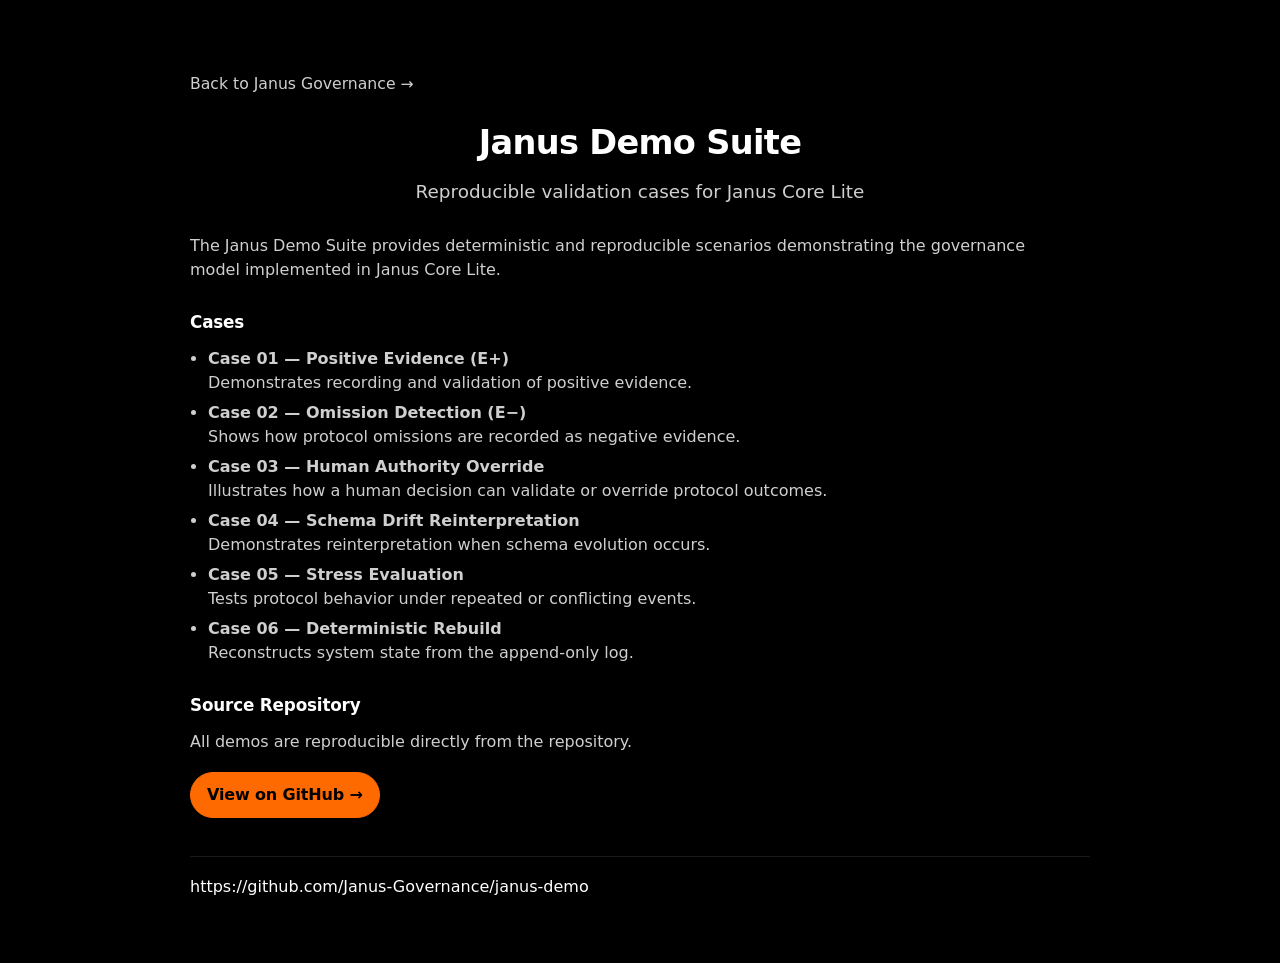
==== demos.html @ 357f53ed "feat(web): add demos page and landing card" ====
<!doctype html>
<html lang="en">
  <head>
    <meta charset="utf-8" />
    <meta name="viewport" content="width=device-width, initial-scale=1" />
    <title>Janus Demo Suite</title>
    <meta
      name="description"
      content="Janus Demo Suite — Reproducible validation cases for Janus Core Lite."
    />
    <link rel="stylesheet" href="/styles.css" />
  </head>
  <body>
    <main class="container">
      <a class="back" href="/">Back to Janus Governance →</a>

      <header class="hero" aria-label="Janus Demo Suite">
        <h1>Janus Demo Suite</h1>
        <p class="subtitle">Reproducible validation cases for Janus Core Lite</p>
      </header>

      <section class="section" aria-label="Intro">
        <p class="description">
          The Janus Demo Suite provides deterministic and reproducible scenarios demonstrating the
          governance model implemented in Janus Core Lite.
        </p>
      </section>

      <section class="section" aria-label="Cases">
        <h2>Cases</h2>
        <ul class="link-list" aria-label="Demo cases">
          <li><strong>Case 01 — Positive Evidence (E+)</strong><br />Demonstrates recording and validation of positive evidence.</li>
          <li><strong>Case 02 — Omission Detection (E−)</strong><br />Shows how protocol omissions are recorded as negative evidence.</li>
          <li><strong>Case 03 — Human Authority Override</strong><br />Illustrates how a human decision can validate or override protocol outcomes.</li>
          <li><strong>Case 04 — Schema Drift Reinterpretation</strong><br />Demonstrates reinterpretation when schema evolution occurs.</li>
          <li><strong>Case 05 — Stress Evaluation</strong><br />Tests protocol behavior under repeated or conflicting events.</li>
          <li><strong>Case 06 — Deterministic Rebuild</strong><br />Reconstructs system state from the append-only log.</li>
        </ul>
      </section>

      <section class="section" aria-label="Source Repository">
        <h2>Source Repository</h2>
        <p class="description">All demos are reproducible directly from the repository.</p>
        <p class="hero-cta">
          <a class="cta-button" href="https://github.com/Janus-Governance/janus-demo">View on GitHub →</a>
        </p>
      </section>

      <footer class="footer" aria-label="Footer">
        <a href="https://github.com/Janus-Governance/janus-demo">https://github.com/Janus-Governance/janus-demo</a>
      </footer>
    </main>
  </body>
</html>
---- styles.css ----
:root {
  color-scheme: dark;
  --accent: #ff6a00;
}

body {
  margin: 0;
  padding: 0;
  background: #000;
  color: #fff;
  font-family: system-ui, -apple-system, "Segoe UI", Roboto, Helvetica, Arial,
    "Apple Color Emoji", "Segoe UI Emoji";
  line-height: 1.5;
}

.container {
  max-width: 900px;
  margin: 0 auto;
  padding: 72px 20px 64px;
}

h1 {
  font-size: 2.1rem;
  font-weight: 750;
  letter-spacing: -0.02em;
  margin: 0 0 10px;
}

.subtitle {
  font-size: 1.15rem;
  margin: 0;
  color: #cfcfcf;
}

.hero {
  text-align: center;
}

.hero-cta {
  margin: 18px 0 0;
}

.cta-button {
  display: inline-block;
  padding: 10px 16px;
  border-radius: 999px;
  border: 1px solid var(--accent);
  background: var(--accent);
  color: #000;
  font-weight: 750;
  letter-spacing: -0.01em;
}

.cta-button:hover,
.cta-button:focus {
  background: transparent;
  color: #fff;
  text-decoration: none;
}

.logo {
  display: block;
  height: 80px;
  max-height: 80px;
  width: auto;
  margin: 0 auto 14px;
}

.section {
  margin-top: 28px;
}

.description {
  margin: 0;
  color: #cfcfcf;
  max-width: 860px;
}

h2 {
  margin: 0 0 12px;
  font-size: 1.05rem;
  font-weight: 650;
  letter-spacing: -0.01em;
  color: #fff;
}

a {
  color: #fff;
  text-decoration: none;
}

a:hover,
a:focus {
  color: var(--accent);
  text-decoration: underline;
  text-underline-offset: 3px;
}

.back {
  display: inline-block;
  margin-bottom: 22px;
  color: #cfcfcf;
  font-size: 0.98rem;
}

.link-list {
  margin: 12px 0 0;
  padding-left: 18px;
  color: #cfcfcf;
}

.link-list li {
  margin: 6px 0;
}

.cards {
  margin-top: 34px;
  display: grid;
  grid-template-columns: repeat(2, minmax(0, 1fr));
  gap: 12px;
  max-width: 740px;
}

.card {
  display: block;
  padding: 16px 16px;
  border: 1px solid #222;
  border-radius: 12px;
  background: #0b0b0b;
  color: #fff;
}

.card-title {
  font-weight: 700;
  letter-spacing: -0.01em;
}

.card-desc {
  margin-top: 6px;
  color: #cfcfcf;
}

.card:hover,
.card:focus {
  border-color: var(--accent);
  background: #111;
  text-decoration: none;
}

.footer {
  margin-top: 38px;
  padding-top: 18px;
  border-top: 1px solid #1a1a1a;
  color: #cfcfcf;
}

@media (max-width: 560px) {
  .cards {
    grid-template-columns: 1fr;
  }
}
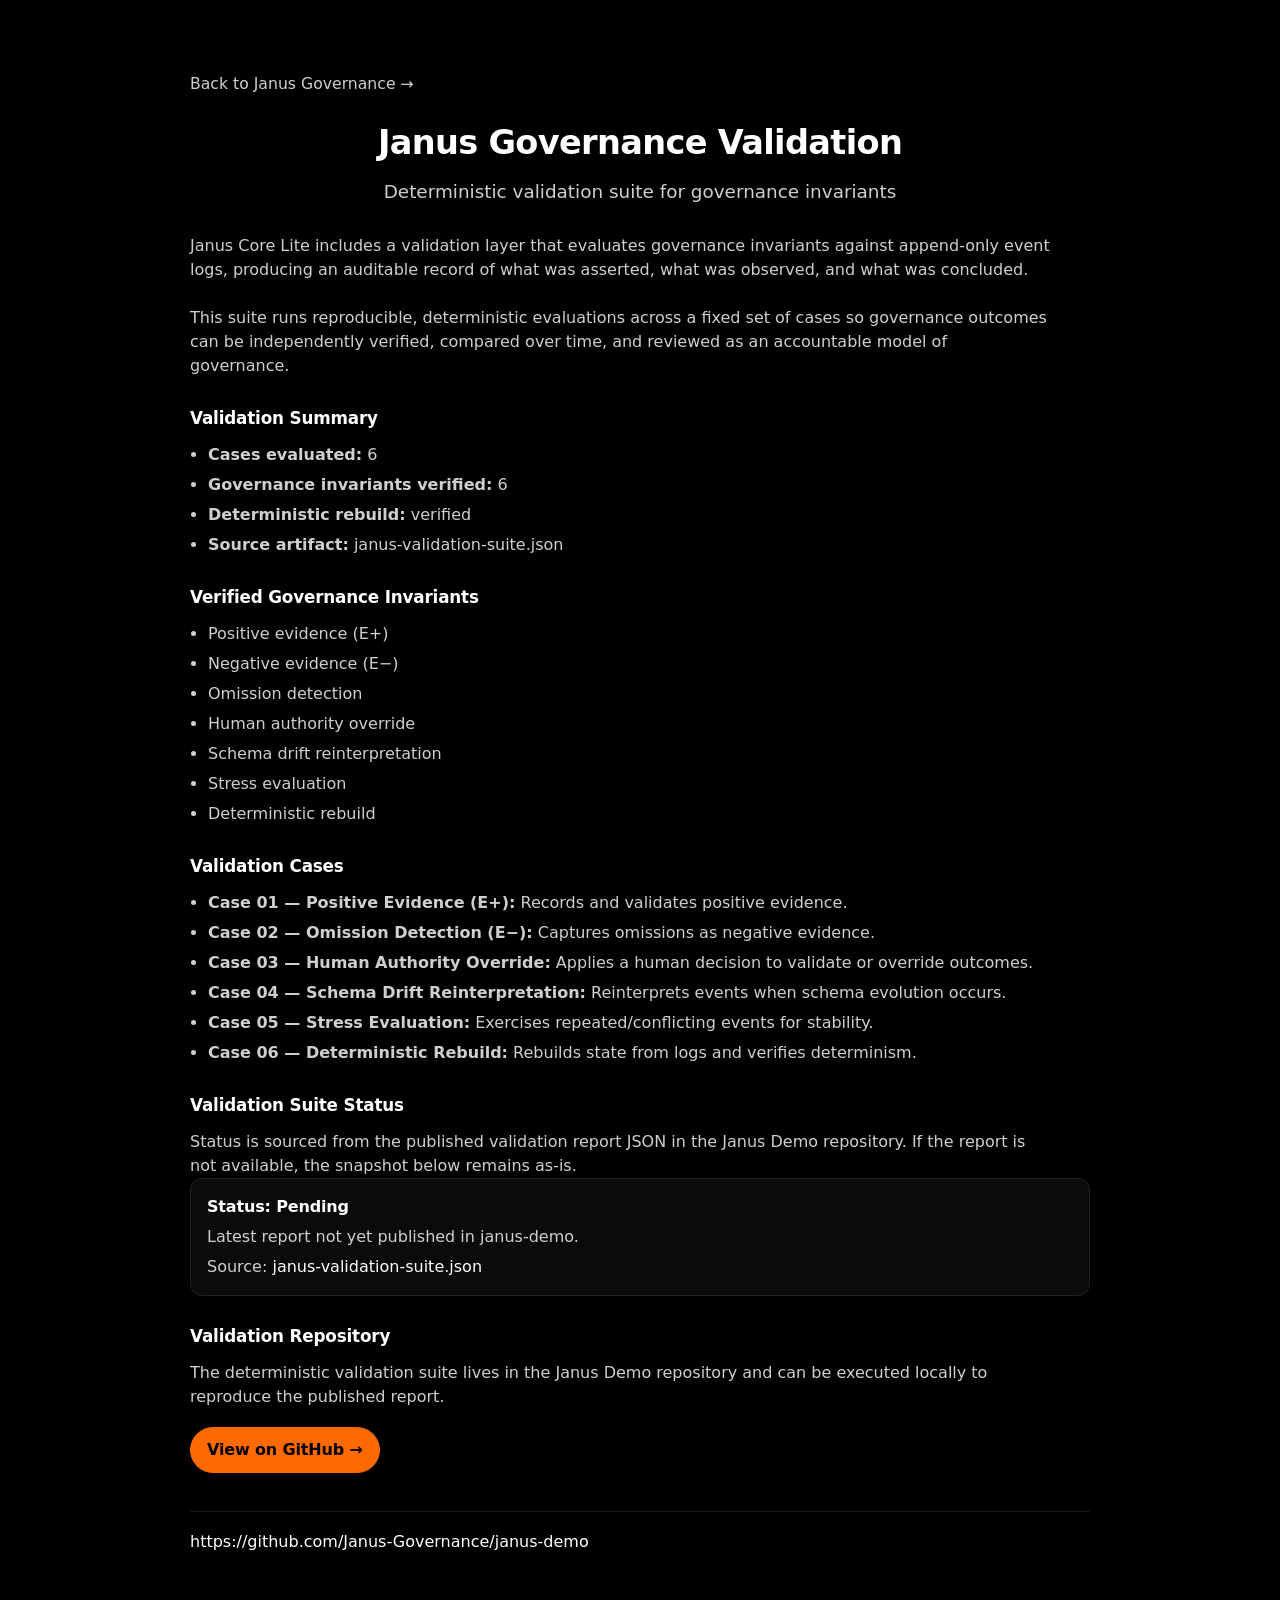
==== commit b2a59f90: "docs(web): refine demos page as Janus governance validation" ====
--- a/demos.html
+++ b/demos.html
@@ -3,10 +3,10 @@
   <head>
     <meta charset="utf-8" />
     <meta name="viewport" content="width=device-width, initial-scale=1" />
-    <title>Janus Demo Suite</title>
+    <title>Janus Governance Validation</title>
     <meta
       name="description"
-      content="Janus Demo Suite — Reproducible validation cases for Janus Core Lite."
+      content="Janus Governance Validation — Deterministic validation suite for governance invariants."
     />
     <link rel="stylesheet" href="/styles.css" />
   </head>
@@ -14,33 +14,81 @@
     <main class="container">
       <a class="back" href="/">Back to Janus Governance →</a>
 
-      <header class="hero" aria-label="Janus Demo Suite">
-        <h1>Janus Demo Suite</h1>
-        <p class="subtitle">Reproducible validation cases for Janus Core Lite</p>
+      <header class="hero" aria-label="Janus Governance Validation">
+        <h1>Janus Governance Validation</h1>
+        <p class="subtitle">Deterministic validation suite for governance invariants</p>
       </header>
 
       <section class="section" aria-label="Intro">
         <p class="description">
-          The Janus Demo Suite provides deterministic and reproducible scenarios demonstrating the
-          governance model implemented in Janus Core Lite.
+          Janus Core Lite includes a validation layer that evaluates governance invariants against
+          append-only event logs, producing an auditable record of what was asserted, what was
+          observed, and what was concluded.
+          <br /><br />
+          This suite runs reproducible, deterministic evaluations across a fixed set of cases so
+          governance outcomes can be independently verified, compared over time, and reviewed as an
+          accountable model of governance.
         </p>
       </section>
 
-      <section class="section" aria-label="Cases">
-        <h2>Cases</h2>
-        <ul class="link-list" aria-label="Demo cases">
-          <li><strong>Case 01 — Positive Evidence (E+)</strong><br />Demonstrates recording and validation of positive evidence.</li>
-          <li><strong>Case 02 — Omission Detection (E−)</strong><br />Shows how protocol omissions are recorded as negative evidence.</li>
-          <li><strong>Case 03 — Human Authority Override</strong><br />Illustrates how a human decision can validate or override protocol outcomes.</li>
-          <li><strong>Case 04 — Schema Drift Reinterpretation</strong><br />Demonstrates reinterpretation when schema evolution occurs.</li>
-          <li><strong>Case 05 — Stress Evaluation</strong><br />Tests protocol behavior under repeated or conflicting events.</li>
-          <li><strong>Case 06 — Deterministic Rebuild</strong><br />Reconstructs system state from the append-only log.</li>
+      <section class="section" aria-label="Validation Summary">
+        <h2>Validation Summary</h2>
+        <ul class="link-list" aria-label="Validation summary">
+          <li><strong>Cases evaluated:</strong> 6</li>
+          <li><strong>Governance invariants verified:</strong> 6</li>
+          <li><strong>Deterministic rebuild:</strong> verified</li>
+          <li><strong>Source artifact:</strong> janus-validation-suite.json</li>
         </ul>
       </section>
 
-      <section class="section" aria-label="Source Repository">
-        <h2>Source Repository</h2>
-        <p class="description">All demos are reproducible directly from the repository.</p>
+      <section class="section" aria-label="Verified Governance Invariants">
+        <h2>Verified Governance Invariants</h2>
+        <ul class="link-list" aria-label="Verified invariants">
+          <li>Positive evidence (E+)</li>
+          <li>Negative evidence (E−)</li>
+          <li>Omission detection</li>
+          <li>Human authority override</li>
+          <li>Schema drift reinterpretation</li>
+          <li>Stress evaluation</li>
+          <li>Deterministic rebuild</li>
+        </ul>
+      </section>
+
+      <section class="section" aria-label="Validation Cases">
+        <h2>Validation Cases</h2>
+        <ul class="link-list" aria-label="Validation cases">
+          <li><strong>Case 01 — Positive Evidence (E+):</strong> Records and validates positive evidence.</li>
+          <li><strong>Case 02 — Omission Detection (E−):</strong> Captures omissions as negative evidence.</li>
+          <li><strong>Case 03 — Human Authority Override:</strong> Applies a human decision to validate or override outcomes.</li>
+          <li><strong>Case 04 — Schema Drift Reinterpretation:</strong> Reinterprets events when schema evolution occurs.</li>
+          <li><strong>Case 05 — Stress Evaluation:</strong> Exercises repeated/conflicting events for stability.</li>
+          <li><strong>Case 06 — Deterministic Rebuild:</strong> Rebuilds state from logs and verifies determinism.</li>
+        </ul>
+      </section>
+
+      <section class="section" aria-label="Validation Suite Status">
+        <h2>Validation Suite Status</h2>
+        <p class="description">
+          Status is sourced from the published validation report JSON in the Janus Demo repository.
+          If the report is not available, the snapshot below remains as-is.
+        </p>
+        <div class="card" id="validation-suite-status" role="status" aria-live="polite">
+          <div class="card-title">Status: <span data-suite-status>Pending</span></div>
+          <div class="card-desc" data-suite-summary>Latest report not yet published in janus-demo.</div>
+          <div class="card-desc">
+            Source:
+            <a href="https://raw.githubusercontent.com/Janus-Governance/janus-demo/main/demos/node/outputs/janus-validation-suite.json">janus-validation-suite.json</a>
+            <span data-suite-evaluated-at></span>
+          </div>
+        </div>
+      </section>
+
+      <section class="section" aria-label="Validation Repository">
+        <h2>Validation Repository</h2>
+        <p class="description">
+          The deterministic validation suite lives in the Janus Demo repository and can be executed
+          locally to reproduce the published report.
+        </p>
         <p class="hero-cta">
           <a class="cta-button" href="https://github.com/Janus-Governance/janus-demo">View on GitHub →</a>
         </p>
@@ -49,6 +97,56 @@
       <footer class="footer" aria-label="Footer">
         <a href="https://github.com/Janus-Governance/janus-demo">https://github.com/Janus-Governance/janus-demo</a>
       </footer>
+
+      <script>
+        (() => {
+          const sourceUrl =
+            "https://raw.githubusercontent.com/Janus-Governance/janus-demo/main/demos/node/outputs/janus-validation-suite.json";
+
+          const statusEl = document.querySelector("[data-suite-status]");
+          const summaryEl = document.querySelector("[data-suite-summary]");
+          const evaluatedAtEl = document.querySelector("[data-suite-evaluated-at]");
+
+          if (!statusEl || !summaryEl) return;
+
+          fetch(sourceUrl, { cache: "no-store" })
+            .then((res) => {
+              if (!res.ok) throw new Error(`HTTP ${res.status}`);
+              return res.json();
+            })
+            .then((data) => {
+              const overall =
+                (data && (data.overall_status ?? data.overallStatus)) ?? "";
+              const passed =
+                data && (data.passed_cases ?? data.passedCases ?? data.passed);
+              const total =
+                data && (data.total_cases ?? data.totalCases ?? data.total);
+              const evaluatedAt =
+                data && (data.evaluated_at ?? data.evaluatedAt ?? data.timestamp);
+
+              let status = String(overall || "").trim().toUpperCase();
+              if (!status && Number.isFinite(passed) && Number.isFinite(total)) {
+                status = passed === total ? "PASS" : "FAIL";
+              }
+              if (!status) status = "UNKNOWN";
+
+              statusEl.textContent = status;
+
+              if (Number.isFinite(passed) && Number.isFinite(total)) {
+                summaryEl.textContent = `${passed}/${total} cases passing`;
+              } else {
+                summaryEl.textContent = "Report loaded.";
+              }
+
+              if (evaluatedAtEl && evaluatedAt) {
+                evaluatedAtEl.textContent = ` — Evaluated at: ${evaluatedAt}`;
+              }
+            })
+            .catch(() => {
+              // Keep the static snapshot content.
+            });
+        })();
+      </script>
     </main>
   </body>
 </html>
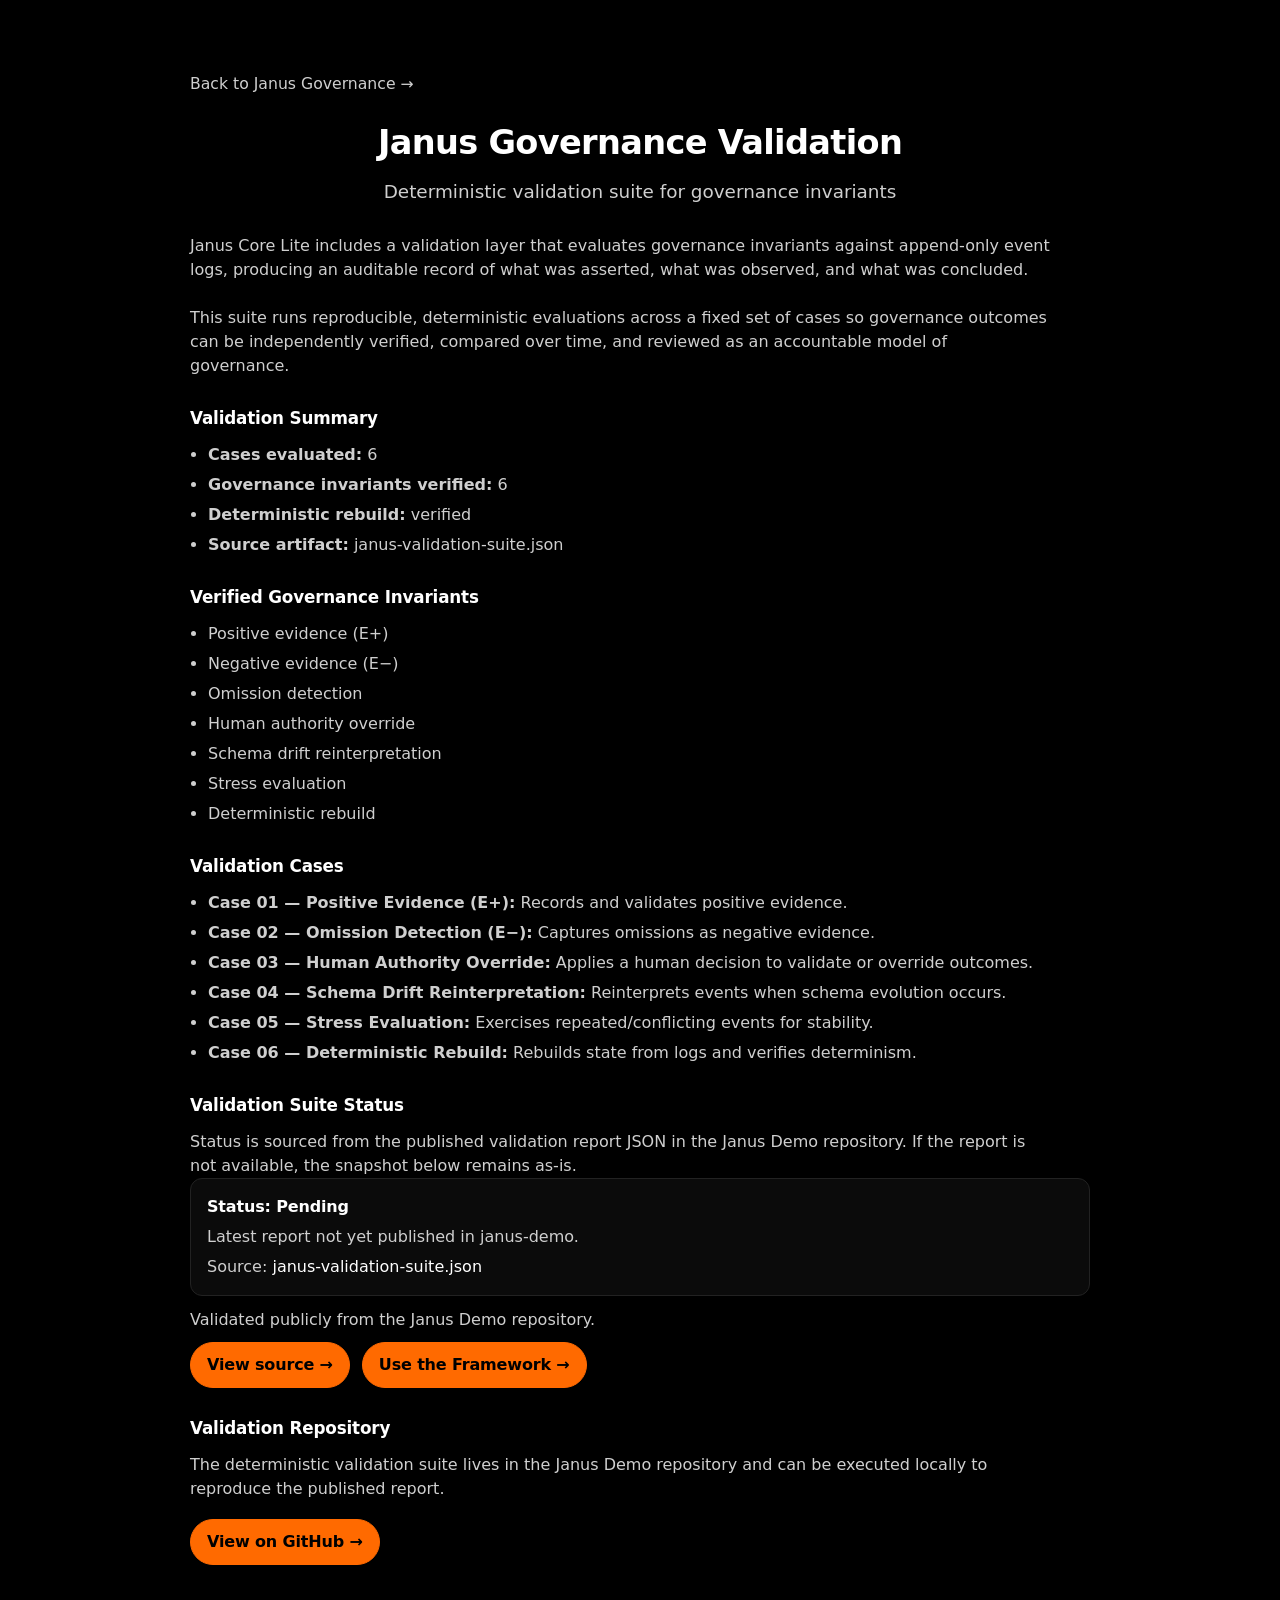
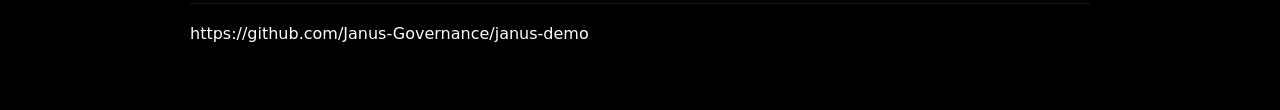
==== commit d6437ca3: "feat(web): connect public validation to source and framework adoption" ====
--- a/demos.html
+++ b/demos.html
@@ -81,6 +81,14 @@
             <span data-suite-evaluated-at></span>
           </div>
         </div>
+
+        <p class="description" style="margin-top: 12px;">
+          Validated publicly from the Janus Demo repository.
+        </p>
+        <div style="margin-top: 10px; display: flex; gap: 12px; flex-wrap: wrap;">
+          <a class="cta-button" href="https://github.com/Janus-Governance/janus-demo">View source &rarr;</a>
+          <a class="cta-button" href="https://framework.janusgovernance.org">Use the Framework &rarr;</a>
+        </div>
       </section>
 
       <section class="section" aria-label="Validation Repository">
--- a/styles.css
+++ b/styles.css
@@ -154,6 +154,77 @@
   color: #cfcfcf;
 }
 
+/* Markdown pages (e.g., docs/architecture/*) */
+.markdown {
+  color: #cfcfcf;
+}
+
+.markdown h1,
+.markdown h2,
+.markdown h3 {
+  color: #fff;
+}
+
+.markdown p {
+  margin: 0 0 12px;
+}
+
+.markdown ul,
+.markdown ol {
+  margin: 10px 0 14px;
+  padding-left: 18px;
+}
+
+.markdown li {
+  margin: 6px 0;
+}
+
+.markdown code {
+  font-family: ui-monospace, SFMono-Regular, Menlo, Monaco, Consolas,
+    "Liberation Mono", "Courier New", monospace;
+  font-size: 0.95em;
+}
+
+.markdown pre {
+  margin: 12px 0 16px;
+  padding: 12px;
+  border: 1px solid #1a1a1a;
+  border-radius: 12px;
+  background: #0b0b0b;
+  overflow: auto;
+}
+
+.markdown pre code {
+  font-size: 0.92em;
+}
+
+.markdown table {
+  width: 100%;
+  border-collapse: collapse;
+  margin: 12px 0 18px;
+  background: #0b0b0b;
+  border: 1px solid #1a1a1a;
+  border-radius: 12px;
+  overflow: hidden;
+}
+
+.markdown th,
+.markdown td {
+  text-align: left;
+  padding: 10px 12px;
+  border-bottom: 1px solid #1a1a1a;
+  vertical-align: top;
+}
+
+.markdown th {
+  color: #fff;
+  font-weight: 700;
+}
+
+.markdown tr:last-child td {
+  border-bottom: 0;
+}
+
 @media (max-width: 560px) {
   .cards {
     grid-template-columns: 1fr;
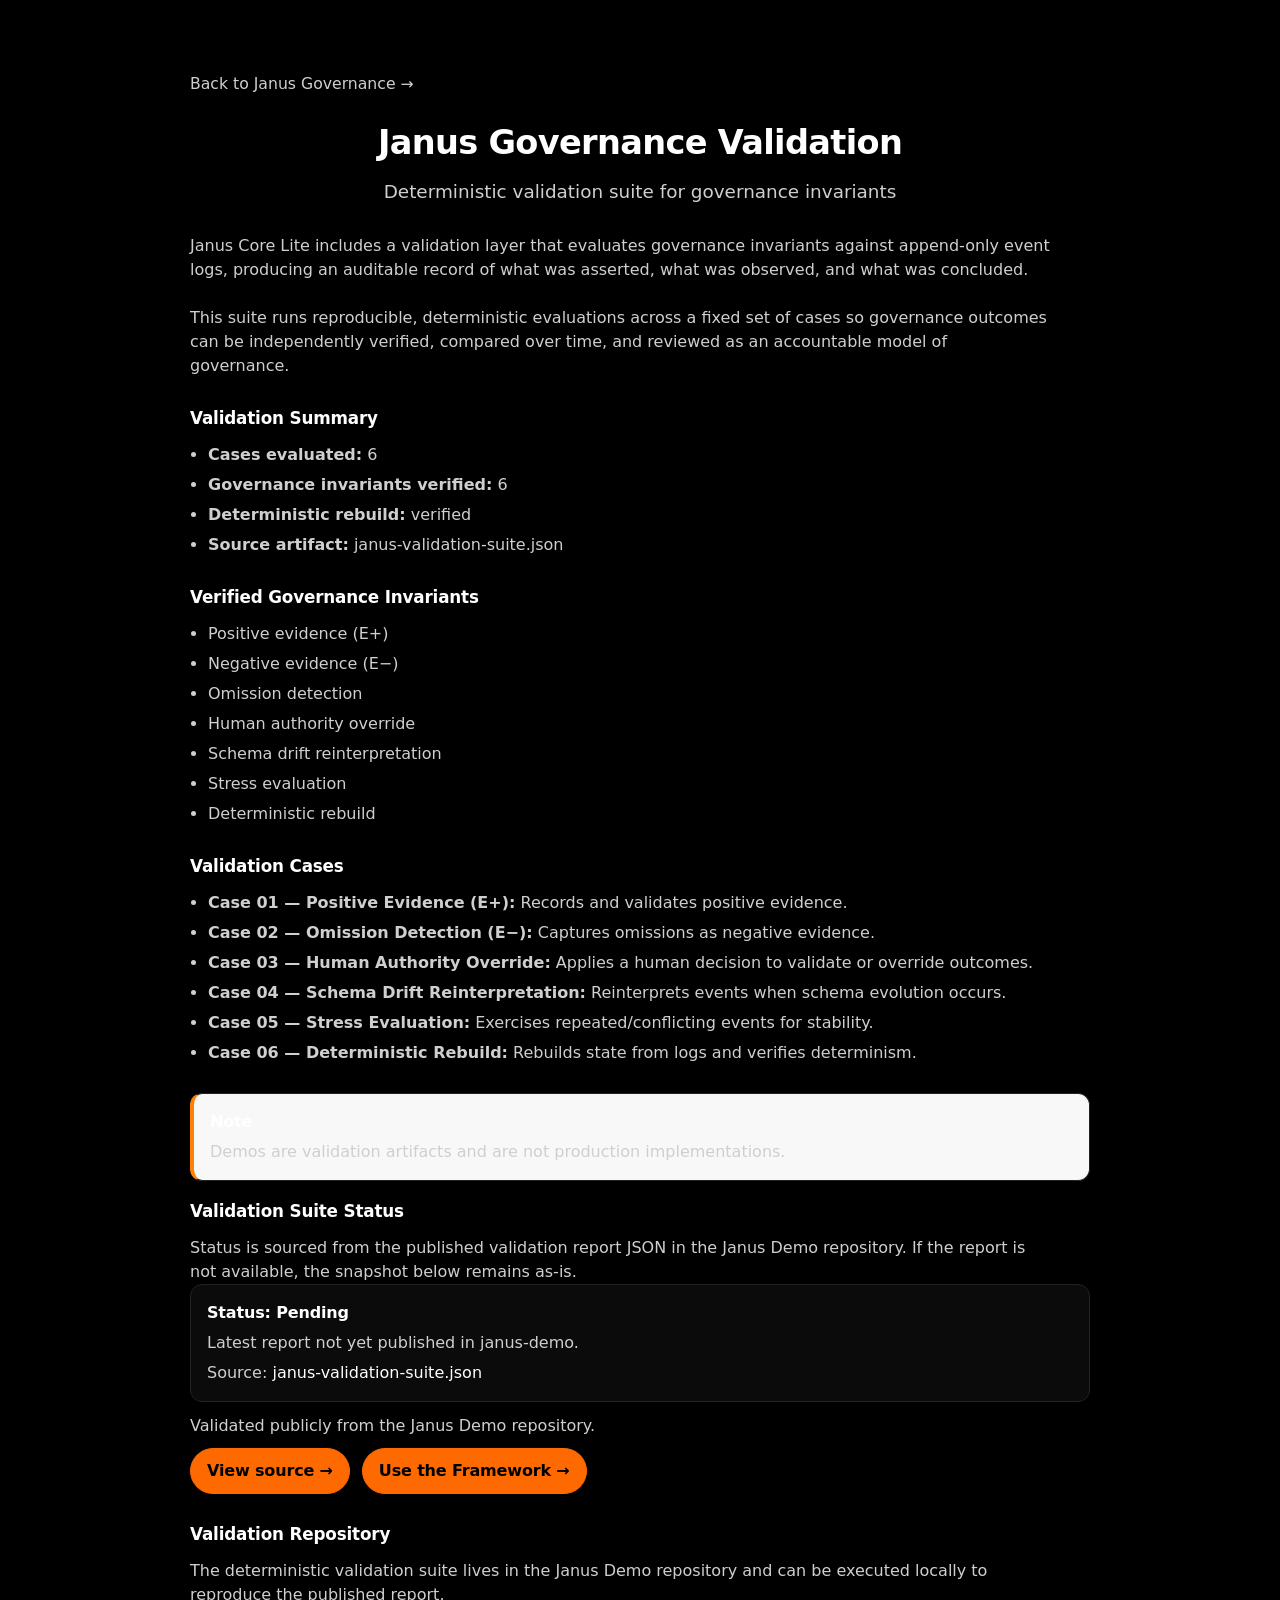
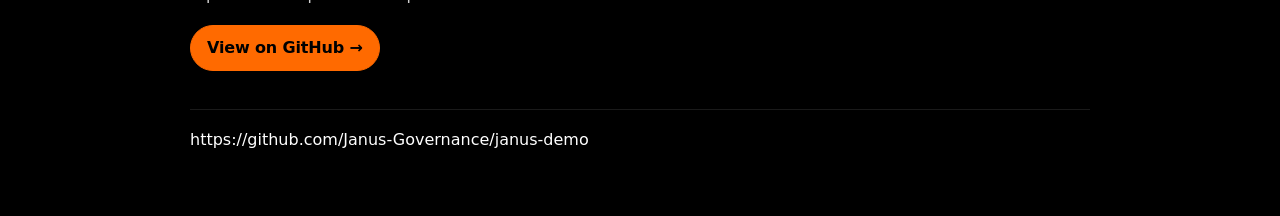
==== commit 0b1a3555: "align(architecture): update public web layer to canonical Janus architecture and terminology" ====
--- a/demos.html
+++ b/demos.html
@@ -67,6 +67,10 @@
       </section>
 
       <section class="section" aria-label="Validation Suite Status">
+        <div class="card" style="margin-bottom: 18px; background: #f8f8f8; border-left: 4px solid #ff8103;">
+          <div class="card-title" style="font-weight: bold;">Note</div>
+          <div class="card-desc">Demos are validation artifacts and are not production implementations.</div>
+        </div>
         <h2>Validation Suite Status</h2>
         <p class="description">
           Status is sourced from the published validation report JSON in the Janus Demo repository.
